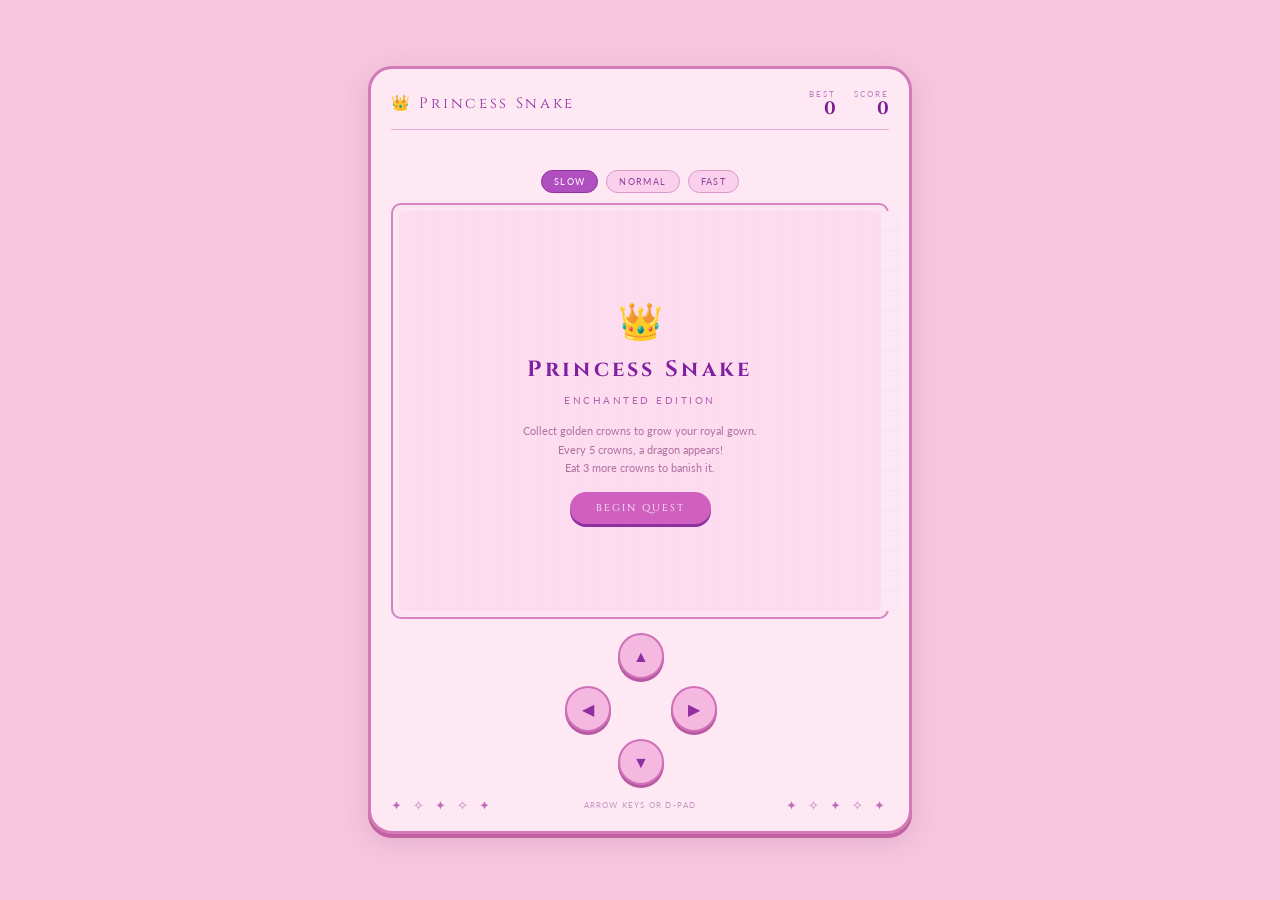
==== princess-snake.html @ 58ac89c5 "initial committ" ====
<!DOCTYPE html>
<html lang="en">
<head>
<meta charset="UTF-8">
<meta name="viewport" content="width=device-width, initial-scale=1.0">
<title>Princess Snake</title>
<link href="https://fonts.googleapis.com/css2?family=Cinzel:wght@400;700&family=Lato:wght@300;400&display=swap" rel="stylesheet">
<style>
  * { box-sizing: border-box; margin: 0; padding: 0; }
  body {
    background: #f5c6de;
    display: flex;
    align-items: center;
    justify-content: center;
    min-height: 100vh;
    font-family: 'Lato', sans-serif;
    color: #7a2a6a;
  }
  .device {
    background: #fde8f4;
    border: 3px solid #d47ab8;
    border-radius: 24px;
    padding: 20px 20px 18px;
    width: 544px;
    user-select: none;
    box-shadow: 0 4px 0 #c060a0, 0 8px 24px rgba(160,60,120,0.18);
  }
  .top-bar {
    display: flex;
    justify-content: space-between;
    align-items: center;
    margin-bottom: 10px;
  }
  .game-title {
    font-family: 'Cinzel', serif;
    font-size: 15px;
    letter-spacing: 0.18em;
    color: #9030a0;
  }
  .score-area { display: flex; gap: 18px; align-items: flex-end; }
  .stat { text-align: right; }
  .stat-label {
    font-size: 8px; letter-spacing: 0.25em;
    color: #c080c0; text-transform: uppercase;
  }
  .stat-value {
    font-family: 'Cinzel', serif; font-size: 18px;
    font-weight: 700; color: #7a1a90; line-height: 1.1;
  }
  .status-bar {
    display: flex; align-items: center;
    justify-content: space-between;
    margin-bottom: 8px; min-height: 24px;
  }
  .dragon-alert {
    font-size: 10px; color: #c02020;
    letter-spacing: 0.12em; text-transform: uppercase; display: none;
    font-weight: 700;
  }
  .dragon-alert.visible { display: block; }
  .crown-progress {
    display: flex; gap: 4px; align-items: center; font-size: 13px;
  }
  .crown-pip { opacity: 0.2; transition: opacity 0.2s; }
  .crown-pip.lit { opacity: 1; }
  .speed-row { display: flex; justify-content: center; gap: 8px; margin-bottom: 10px; }
  .speed-btn {
    background: #fbd0ec; border: 1.5px solid #d898c8;
    color: #9040a0; font-family: 'Lato', sans-serif;
    font-size: 9px; letter-spacing: 0.15em; text-transform: uppercase;
    padding: 5px 12px; border-radius: 20px; cursor: pointer; transition: all 0.15s;
  }
  .speed-btn.active {
    border-color: #9030a0; color: #fff;
    background: #b050c0;
  }
  .speed-btn:hover { background: #f0b8e0; }
  .screen-wrap {
    background: #fce4f2;
    border: 2.5px solid #d484c0;
    border-radius: 10px; padding: 6px; margin-bottom: 14px;
  }
  canvas { display: block; border-radius: 6px; }
  .canvas-container { position: relative; }
  .overlay {
    position: absolute; inset: 0; display: flex; flex-direction: column;
    align-items: center; justify-content: center;
    background: rgba(253, 220, 240, 0.95);
    border-radius: 6px; gap: 10px;
  }
  .overlay-title {
    font-family: 'Cinzel', serif; font-size: 22px; font-weight: 700;
    color: #8020a0; letter-spacing: 0.15em;
  }
  .overlay-sub {
    font-size: 10px; color: #b060b0;
    letter-spacing: 0.25em; text-transform: uppercase;
  }
  .overlay-score { font-size: 13px; color: #9030a0; }
  .btn {
    background: #d060c0; border: none; color: #fff;
    font-family: 'Cinzel', serif; font-size: 10px; letter-spacing: 0.2em;
    text-transform: uppercase; padding: 9px 26px; border-radius: 20px;
    cursor: pointer; margin-top: 4px; transition: background 0.15s;
    box-shadow: 0 3px 0 #9030a0;
  }
  .btn:hover { background: #b040a8; }
  .controls {
    display: grid; grid-template-columns: repeat(3, 1fr);
    gap: 7px; width: 150px; margin: 0 auto;
  }
  .dpad-btn {
    background: #f5b8e0; border: 2px solid #d070b8; border-radius: 50%;
    width: 46px; height: 46px; display: flex; align-items: center; justify-content: center;
    cursor: pointer; color: #9030a0; font-size: 16px;
    transition: background 0.1s, color 0.1s; -webkit-tap-highlight-color: transparent;
    box-shadow: 0 3px 0 #b858a0;
  }
  .dpad-btn:active, .dpad-btn.pressed {
    background: #e090d0; color: #5a1070; box-shadow: none; transform: translateY(2px);
  }
  .dpad-empty { visibility: hidden; }
  .bottom-row {
    display: flex; justify-content: space-between;
    align-items: center; margin-top: 12px;
  }
  .gems { font-size: 13px; letter-spacing: 4px; color: #c070b8; }
  .hint { font-size: 8px; color: #c898c0; letter-spacing: 0.15em; text-transform: uppercase; }
  .divider {
    height: 1px; background: #e8a8d8;
    margin: 8px 0;
  }
</style>
</head>
<body>
<div class="device">
  <div class="top-bar">
    <span class="game-title">👑 Princess Snake</span>
    <div class="score-area">
      <div class="stat">
        <div class="stat-label">Best</div>
        <div class="stat-value" id="best">0</div>
      </div>
      <div class="stat">
        <div class="stat-label">Score</div>
        <div class="stat-value" id="score">0</div>
      </div>
    </div>
  </div>

  <div class="divider"></div>

  <div class="status-bar">
    <div class="dragon-alert" id="dragonAlert">🐉 Dragon approaches!</div>
    <div style="flex:1"></div>
    <div class="crown-progress" id="crownProgress" style="display:none">
      <span style="font-size:9px;color:#c070b0;letter-spacing:0.12em;text-transform:uppercase;margin-right:4px;">banish:</span>
      <span class="crown-pip" id="pip0">👑</span>
      <span class="crown-pip" id="pip1">👑</span>
      <span class="crown-pip" id="pip2">👑</span>
    </div>
  </div>

  <div class="speed-row">
    <button class="speed-btn active" data-speed="slow">Slow</button>
    <button class="speed-btn" data-speed="normal">Normal</button>
    <button class="speed-btn" data-speed="fast">Fast</button>
  </div>

  <div class="screen-wrap">
    <div class="canvas-container">
      <canvas id="game" width="500" height="400"></canvas>
      <div class="overlay" id="overlay">
        <div style="font-size:36px;margin-bottom:2px;">👑</div>
        <div class="overlay-title">Princess Snake</div>
        <div class="overlay-sub">Enchanted Edition</div>
        <div style="font-size:11px;color:#b070a0;max-width:240px;text-align:center;line-height:1.7;margin-top:6px;">
          Collect golden crowns to grow your royal gown.<br>
          Every 5 crowns, a dragon appears!<br>
          Eat 3 more crowns to banish it.
        </div>
        <button class="btn" id="startBtn">Begin Quest</button>
      </div>
    </div>
  </div>

  <div class="controls">
    <div class="dpad-empty"></div>
    <div class="dpad-btn" data-dir="UP">▲</div>
    <div class="dpad-empty"></div>
    <div class="dpad-btn" data-dir="LEFT">◀</div>
    <div class="dpad-empty"></div>
    <div class="dpad-btn" data-dir="RIGHT">▶</div>
    <div class="dpad-empty"></div>
    <div class="dpad-btn" data-dir="DOWN">▼</div>
    <div class="dpad-empty"></div>
  </div>

  <div class="bottom-row">
    <div class="gems">✦ ✧ ✦ ✧ ✦</div>
    <div class="hint">Arrow keys or D-Pad</div>
    <div class="gems">✦ ✧ ✦ ✧ ✦</div>
  </div>
</div>

<script>
const canvas = document.getElementById('game');
const ctx = canvas.getContext('2d');
const overlay = document.getElementById('overlay');
const scoreEl = document.getElementById('score');
const bestEl = document.getElementById('best');
const dragonAlert = document.getElementById('dragonAlert');
const crownProgress = document.getElementById('crownProgress');

const GRID = 20;
const COLS = canvas.width / GRID;   // 25
const ROWS = canvas.height / GRID;  // 20

const SPEEDS = { slow: 200, normal: 120, fast: 65 };
let currentSpeed = 'slow';
let intervalMs = SPEEDS[currentSpeed];

// Dragon frequency: every N crowns a dragon spawns. Starts at 5, decreases as score rises.
function dragonInterval() {
  if (score < 10) return 5;
  if (score < 20) return 4;
  if (score < 35) return 3;
  return 2;
}

// Dragon move rate: moves every N game steps. Decreases (speeds up) with score.
function dragonMoveRate() {
  if (score < 10) return 3;
  if (score < 20) return 2;
  return 1;
}

const C = {
  bg: '#fce8f4',
  grid: '#f5d0ea',
  snakeBody: '#e060b0',
  snakeBorder: '#b83090',
  snakeInner: '#ee80c4',
  goldBright: '#ffd700',
  goldMid: '#e6a800',
  goldDark: '#b87800',
  dragonBody: '#2a9a2a',
  dragonDark: '#1a6a1a',
  dragonMid: '#3aba3a',
  dragonAccent: '#60d060',
  dragonFire: '#ff5010',
  dragonFireInner: '#ffcc00',
};

let snake, dir, nextDir, food, score, best;
let gameLoop, running;
let dragon, dragonActive, crownsToDispel;
let flashMsg, flashTimer;
let dragonMoveCounter;
let nextDragonAt;
best = 0;

function init() {
  snake = [{ x: 7, y: 10 }, { x: 6, y: 10 }, { x: 5, y: 10 }, { x: 4, y: 10 }];
  dir = { x: 1, y: 0 };
  nextDir = { x: 1, y: 0 };
  food = spawnItem([]);
  score = 0;
  running = true;
  dragon = null;
  dragonActive = false;
  crownsToDispel = 0;
  flashMsg = null;
  flashTimer = 0;
  dragonMoveCounter = 0;
  nextDragonAt = dragonInterval();
  scoreEl.textContent = 0;
  dragonAlert.classList.remove('visible');
  crownProgress.style.display = 'none';
  updatePips();
  draw();
}

function spawnItem(extra) {
  let pos;
  const blocked = [...snake, ...extra];
  do {
    pos = { x: Math.floor(Math.random() * COLS), y: Math.floor(Math.random() * ROWS) };
  } while (blocked.some(s => s.x === pos.x && s.y === pos.y));
  return pos;
}

function spawnDragon() {
  const edges = [];
  for (let x = 0; x < COLS; x++) { edges.push({x, y:0}); edges.push({x, y:ROWS-1}); }
  for (let y = 1; y < ROWS-1; y++) { edges.push({x:0, y}); edges.push({x:COLS-1, y}); }
  const head = snake[0];
  edges.sort((a, b) => dist(b, head) - dist(a, head));
  const pos = edges.slice(0, 12)[Math.floor(Math.random() * 12)];
  dragon = { x: pos.x, y: pos.y };
  dragonActive = true;
  crownsToDispel = 0;
  dragonAlert.classList.add('visible');
  crownProgress.style.display = 'flex';
  updatePips();
  setFlash('🐉 A dragon approaches!');
}

function dist(a, b) { return Math.abs(a.x - b.x) + Math.abs(a.y - b.y); }

function moveDragon() {
  if (!dragon || !dragonActive) return;
  const head = snake[0];
  const dx = head.x - dragon.x;
  const dy = head.y - dragon.y;
  // Sometimes take diagonal steps to feel more alive
  let nx = dragon.x, ny = dragon.y;
  if (Math.abs(dx) >= Math.abs(dy)) {
    nx += dx > 0 ? 1 : -1;
  } else {
    ny += dy > 0 ? 1 : -1;
  }
  dragon = {
    x: Math.max(0, Math.min(COLS - 1, nx)),
    y: Math.max(0, Math.min(ROWS - 1, ny))
  };
}

function step() {
  if (!running) return;
  dir = nextDir;
  const head = { x: snake[0].x + dir.x, y: snake[0].y + dir.y };

  if (head.x < 0 || head.x >= COLS || head.y < 0 || head.y >= ROWS) { endGame('wall'); return; }
  if (snake.some(s => s.x === head.x && s.y === head.y)) { endGame('self'); return; }

  dragonMoveCounter++;
  if (dragonActive) {
    if (dragonMoveCounter % dragonMoveRate() === 0) {
      moveDragon();
    }
    if (dragon && (dragon.x === head.x && dragon.y === head.y)) { endGame('dragon'); return; }
    if (dragon && snake.some(s => s.x === dragon.x && s.y === dragon.y)) { endGame('dragon'); return; }
  }

  snake.unshift(head);

  if (head.x === food.x && head.y === food.y) {
    score++;
    scoreEl.textContent = score;
    if (score > best) { best = score; bestEl.textContent = best; }

    if (dragonActive) {
      crownsToDispel++;
      updatePips();
      if (crownsToDispel >= 3) {
        dragonActive = false;
        dragon = null;
        dragonAlert.classList.remove('visible');
        crownProgress.style.display = 'none';
        nextDragonAt = score + dragonInterval();
        setFlash('✨ Dragon banished!');
      }
    } else if (score >= nextDragonAt) {
      spawnDragon();
    }

    food = spawnItem(dragon ? [dragon] : []);
  } else {
    snake.pop();
  }

  if (flashTimer > 0) { flashTimer--; if (flashTimer === 0) flashMsg = null; }
  draw();
}

function updatePips() {
  for (let i = 0; i < 3; i++) {
    document.getElementById('pip' + i).classList.toggle('lit', i < crownsToDispel);
  }
}

function setFlash(msg) { flashMsg = msg; flashTimer = 50; }

// ---- SNAKE BODY: draw as smooth connected ribbon ----
function drawSnakeRibbon() {
  if (snake.length < 2) return;

  const W = GRID * 0.68; // ribbon half-width

  // Build center points
  const pts = snake.map(s => ({ x: s.x * GRID + GRID / 2, y: s.y * GRID + GRID / 2 }));

  // Helper: perpendicular unit vector between two points
  function perp(a, b) {
    const dx = b.x - a.x, dy = b.y - a.y;
    const len = Math.sqrt(dx*dx + dy*dy) || 1;
    return { x: -dy / len, y: dx / len };
  }

  // Build left/right edge points for each segment
  const left = [], right = [];
  for (let i = 0; i < pts.length; i++) {
    let p;
    if (i === 0) p = perp(pts[0], pts[1]);
    else if (i === pts.length - 1) p = perp(pts[i-1], pts[i]);
    else {
      // average of two segments' perps
      const p1 = perp(pts[i-1], pts[i]);
      const p2 = perp(pts[i], pts[i+1]);
      p = { x: (p1.x + p2.x) / 2, y: (p1.y + p2.y) / 2 };
      const ll = Math.sqrt(p.x*p.x + p.y*p.y) || 1;
      p = { x: p.x/ll, y: p.y/ll };
    }
    // taper near tail
    const taper = 0.5 + 0.5 * (i / (pts.length - 1));
    const w = W * (1 - 0.4 * (i / (pts.length - 1)));
    left.push({ x: pts[i].x + p.x * w, y: pts[i].y + p.y * w });
    right.push({ x: pts[i].x - p.x * w, y: pts[i].y - p.y * w });
  }

  // Draw filled ribbon
  ctx.beginPath();
  ctx.moveTo(left[0].x, left[0].y);
  for (let i = 1; i < left.length; i++) ctx.lineTo(left[i].x, left[i].y);
  // round tail end
  const tailPt = pts[pts.length - 1];
  ctx.arc(tailPt.x, tailPt.y, W * 0.3, 0, Math.PI * 2);
  for (let i = right.length - 1; i >= 0; i--) ctx.lineTo(right[i].x, right[i].y);
  ctx.closePath();
  ctx.fillStyle = C.snakeBody;
  ctx.fill();
  ctx.strokeStyle = C.snakeBorder;
  ctx.lineWidth = 2;
  ctx.stroke();

  // Inner highlight strip
  ctx.beginPath();
  ctx.moveTo(pts[0].x, pts[0].y);
  for (let i = 1; i < pts.length; i++) ctx.lineTo(pts[i].x, pts[i].y);
  ctx.strokeStyle = C.snakeInner;
  ctx.lineWidth = W * 0.55;
  ctx.lineCap = 'round';
  ctx.lineJoin = 'round';
  ctx.globalAlpha = 0.35;
  ctx.stroke();
  ctx.globalAlpha = 1;
  ctx.lineCap = 'butt';
  ctx.lineJoin = 'miter';
}

// ---- CROWN ----
function drawCrown(cx, cy, s) {
  ctx.save();
  ctx.translate(cx, cy);
  ctx.fillStyle = C.goldMid;
  ctx.fillRect(-s, s * 0.1, s * 2, s * 0.75);
  ctx.fillStyle = C.goldBright;
  ctx.beginPath();
  ctx.moveTo(-s, s * 0.1);
  ctx.lineTo(-s, -s * 0.9);
  ctx.lineTo(-s * 0.38, -s * 0.28);
  ctx.lineTo(0, -s * 1.0);
  ctx.lineTo(s * 0.38, -s * 0.28);
  ctx.lineTo(s, -s * 0.9);
  ctx.lineTo(s, s * 0.1);
  ctx.closePath();
  ctx.fill();
  ctx.strokeStyle = C.goldDark;
  ctx.lineWidth = 1;
  ctx.stroke();
  // gems
  ctx.fillStyle = '#ff3388';
  ctx.beginPath(); ctx.arc(0, -s * 0.52, s * 0.19, 0, Math.PI*2); ctx.fill();
  ctx.fillStyle = '#aa88ff';
  ctx.beginPath(); ctx.arc(-s*0.58, -s*0.62, s*0.13, 0, Math.PI*2); ctx.fill();
  ctx.beginPath(); ctx.arc(s*0.58, -s*0.62, s*0.13, 0, Math.PI*2); ctx.fill();
  ctx.restore();
}

// ---- PRINCESS HEAD ----
function drawPrincessHead(cx, cy, s) {
  ctx.save();
  ctx.translate(cx, cy);
  // hair puff
  ctx.fillStyle = '#9920c8';
  ctx.beginPath(); ctx.ellipse(0, -s*0.15, s*0.75, s*0.9, 0, 0, Math.PI*2); ctx.fill();
  // side curls
  ctx.beginPath(); ctx.ellipse(-s*0.62, s*0.1, s*0.28, s*0.38, -0.3, 0, Math.PI*2); ctx.fill();
  ctx.beginPath(); ctx.ellipse(s*0.62, s*0.1, s*0.28, s*0.38, 0.3, 0, Math.PI*2); ctx.fill();
  // face
  ctx.fillStyle = '#f9d0a0';
  ctx.beginPath(); ctx.ellipse(0, s*0.1, s*0.54, s*0.62, 0, 0, Math.PI*2); ctx.fill();
  // eyes
  ctx.fillStyle = '#5a1080';
  ctx.beginPath(); ctx.ellipse(-s*0.18, s*0.02, s*0.1, s*0.13, 0, 0, Math.PI*2); ctx.fill();
  ctx.beginPath(); ctx.ellipse(s*0.18, s*0.02, s*0.1, s*0.13, 0, 0, Math.PI*2); ctx.fill();
  // eye shine
  ctx.fillStyle = '#fff';
  ctx.beginPath(); ctx.arc(-s*0.14, -s*0.02, s*0.04, 0, Math.PI*2); ctx.fill();
  ctx.beginPath(); ctx.arc(s*0.22, -s*0.02, s*0.04, 0, Math.PI*2); ctx.fill();
  // rosy cheeks
  ctx.fillStyle = 'rgba(255,120,160,0.35)';
  ctx.beginPath(); ctx.ellipse(-s*0.32, s*0.18, s*0.17, s*0.1, 0, 0, Math.PI*2); ctx.fill();
  ctx.beginPath(); ctx.ellipse(s*0.32, s*0.18, s*0.17, s*0.1, 0, 0, Math.PI*2); ctx.fill();
  // smile
  ctx.strokeStyle = '#c06040';
  ctx.lineWidth = 1.2;
  ctx.beginPath(); ctx.arc(0, s*0.15, s*0.2, 0.2, Math.PI - 0.2); ctx.stroke();
  // mini crown
  ctx.fillStyle = C.goldBright;
  ctx.beginPath();
  ctx.moveTo(-s*0.38, -s*0.6);
  ctx.lineTo(-s*0.38, -s*0.95);
  ctx.lineTo(-s*0.16, -s*0.75);
  ctx.lineTo(0, -s);
  ctx.lineTo(s*0.16, -s*0.75);
  ctx.lineTo(s*0.38, -s*0.95);
  ctx.lineTo(s*0.38, -s*0.6);
  ctx.closePath(); ctx.fill();
  ctx.strokeStyle = C.goldDark; ctx.lineWidth = 0.8; ctx.stroke();
  ctx.restore();
}

// ---- DRAGON (bigger) ----
function drawDragon(gx, gy) {
  const cx = gx * GRID + GRID / 2;
  const cy = gy * GRID + GRID / 2;
  const s = GRID * 0.9; // bigger than before (was GRID/2 - 1)

  ctx.save();
  ctx.translate(cx, cy);

  // tail
  ctx.fillStyle = C.dragonBody;
  ctx.beginPath();
  ctx.moveTo(s*0.3, s*0.5);
  ctx.quadraticCurveTo(s*0.9, s*0.9, s*0.6, s*1.3);
  ctx.quadraticCurveTo(s*0.2, s*1.1, s*0.1, s*0.6);
  ctx.closePath(); ctx.fill();

  // wings (behind body)
  ctx.fillStyle = C.dragonAccent;
  // left wing
  ctx.beginPath();
  ctx.moveTo(-s*0.25, -s*0.1);
  ctx.lineTo(-s*1.4, -s*1.1);
  ctx.lineTo(-s*1.05, -s*0.1);
  ctx.lineTo(-s*1.3, s*0.45);
  ctx.lineTo(-s*0.5, s*0.3);
  ctx.closePath(); ctx.fill();
  ctx.strokeStyle = C.dragonDark; ctx.lineWidth = 1; ctx.stroke();
  // right wing
  ctx.beginPath();
  ctx.moveTo(s*0.25, -s*0.1);
  ctx.lineTo(s*1.4, -s*1.1);
  ctx.lineTo(s*1.05, -s*0.1);
  ctx.lineTo(s*1.3, s*0.45);
  ctx.lineTo(s*0.5, s*0.3);
  ctx.closePath(); ctx.fill();
  ctx.strokeStyle = C.dragonDark; ctx.lineWidth = 1; ctx.stroke();

  // body
  ctx.fillStyle = C.dragonBody;
  ctx.beginPath(); ctx.ellipse(0, s*0.25, s*0.65, s*0.75, 0, 0, Math.PI*2); ctx.fill();
  ctx.strokeStyle = C.dragonDark; ctx.lineWidth = 1.5; ctx.stroke();

  // belly
  ctx.fillStyle = C.dragonMid;
  ctx.beginPath(); ctx.ellipse(0, s*0.38, s*0.35, s*0.45, 0, 0, Math.PI*2); ctx.fill();

  // neck
  ctx.fillStyle = C.dragonBody;
  ctx.beginPath(); ctx.ellipse(0, -s*0.42, s*0.28, s*0.38, 0, 0, Math.PI*2); ctx.fill();

  // head
  ctx.fillStyle = C.dragonDark;
  ctx.beginPath(); ctx.ellipse(0, -s*0.9, s*0.45, s*0.42, 0, 0, Math.PI*2); ctx.fill();
  ctx.strokeStyle = '#0a3a0a'; ctx.lineWidth = 1; ctx.stroke();

  // snout
  ctx.fillStyle = C.dragonBody;
  ctx.beginPath(); ctx.ellipse(0, -s*0.76, s*0.28, s*0.2, 0, 0, Math.PI*2); ctx.fill();

  // eyes
  ctx.fillStyle = '#ffee00';
  ctx.beginPath(); ctx.ellipse(-s*0.17, -s*0.95, s*0.12, s*0.12, 0, 0, Math.PI*2); ctx.fill();
  ctx.beginPath(); ctx.ellipse(s*0.17, -s*0.95, s*0.12, s*0.12, 0, 0, Math.PI*2); ctx.fill();
  ctx.fillStyle = '#000';
  ctx.beginPath(); ctx.arc(-s*0.17, -s*0.95, s*0.06, 0, Math.PI*2); ctx.fill();
  ctx.beginPath(); ctx.arc(s*0.17, -s*0.95, s*0.06, 0, Math.PI*2); ctx.fill();

  // horns
  ctx.fillStyle = C.dragonAccent;
  ctx.beginPath(); ctx.moveTo(-s*0.18,-s*1.22); ctx.lineTo(-s*0.38,-s*1.65); ctx.lineTo(-s*0.08,-s*1.25); ctx.closePath(); ctx.fill();
  ctx.beginPath(); ctx.moveTo(s*0.18,-s*1.22); ctx.lineTo(s*0.38,-s*1.65); ctx.lineTo(s*0.08,-s*1.25); ctx.closePath(); ctx.fill();

  // nostrils
  ctx.fillStyle = '#1a5a1a';
  ctx.beginPath(); ctx.arc(-s*0.1, -s*0.72, s*0.05, 0, Math.PI*2); ctx.fill();
  ctx.beginPath(); ctx.arc(s*0.1, -s*0.72, s*0.05, 0, Math.PI*2); ctx.fill();

  // fire breath flicker
  const tick = Math.floor(Date.now() / 120) % 3;
  if (tick < 2) {
    ctx.fillStyle = C.dragonFire;
    ctx.beginPath();
    ctx.moveTo(-s*0.14, -s*0.68);
    ctx.lineTo(0, -s*(1.6 + tick*0.15));
    ctx.lineTo(s*0.14, -s*0.68);
    ctx.closePath(); ctx.fill();
    ctx.fillStyle = C.dragonFireInner;
    ctx.beginPath();
    ctx.moveTo(-s*0.07, -s*0.7);
    ctx.lineTo(0, -s*(1.3 + tick*0.1));
    ctx.lineTo(s*0.07, -s*0.7);
    ctx.closePath(); ctx.fill();
  }

  ctx.restore();
}

// ---- MAIN DRAW ----
function draw() {
  ctx.fillStyle = C.bg;
  ctx.fillRect(0, 0, canvas.width, canvas.height);

  // grid
  ctx.strokeStyle = C.grid;
  ctx.lineWidth = 0.5;
  for (let x = 0; x <= COLS; x++) {
    ctx.beginPath(); ctx.moveTo(x*GRID,0); ctx.lineTo(x*GRID,canvas.height); ctx.stroke();
  }
  for (let y = 0; y <= ROWS; y++) {
    ctx.beginPath(); ctx.moveTo(0,y*GRID); ctx.lineTo(canvas.width,y*GRID); ctx.stroke();
  }

  // snake ribbon body (skip head segment, draw after)
  if (snake.length > 1) drawSnakeRibbon();

  // princess head on top
  const hx = snake[0].x * GRID + GRID / 2;
  const hy = snake[0].y * GRID + GRID / 2;
  drawPrincessHead(hx, hy, GRID / 2);

  // crown food
  drawCrown(food.x * GRID + GRID/2, food.y * GRID + GRID/2, 7);

  // dragon
  if (dragonActive && dragon) drawDragon(dragon.x, dragon.y);

  // flash
  if (flashMsg && flashTimer > 0) {
    ctx.save();
    ctx.globalAlpha = Math.min(1, flashTimer / 10);
    ctx.font = 'bold 15px Lato, sans-serif';
    ctx.textAlign = 'center';
    ctx.fillStyle = flashMsg.includes('banished') ? '#208020' : '#c02020';
    ctx.fillText(flashMsg, canvas.width / 2, canvas.height / 2 - 10);
    ctx.restore();
  }
}

// ---- GAME OVER ----
function endGame(reason) {
  running = false;
  clearInterval(gameLoop);
  dragonAlert.classList.remove('visible');
  crownProgress.style.display = 'none';
  const msgs = { wall:'You hit the castle wall!', self:'Your gown tangled!', dragon:'The dragon caught the princess!' };
  setTimeout(() => {
    overlay.style.display = 'flex';
    overlay.innerHTML = `
      <div style="font-size:32px">${reason === 'dragon' ? '🐉' : '💔'}</div>
      <div class="overlay-title">Quest Over</div>
      <div class="overlay-sub" style="color:#c05070">${msgs[reason]||''}</div>
      <div class="overlay-score">Score: ${score}</div>
      ${score === best && score > 0 ? '<div class="overlay-sub" style="color:#9030a0">✨ New record!</div>' : ''}
      <button class="btn" id="restartBtn">Try Again</button>
    `;
    document.getElementById('restartBtn').addEventListener('click', startGame);
  }, 400);
}

function startGame() {
  overlay.style.display = 'none';
  init();
  clearInterval(gameLoop);
  gameLoop = setInterval(step, intervalMs);
}

document.getElementById('startBtn').addEventListener('click', startGame);

const DIRS = {
  UP:{x:0,y:-1}, DOWN:{x:0,y:1}, LEFT:{x:-1,y:0}, RIGHT:{x:1,y:0}
};
function changeDir(d) {
  const nd = DIRS[d];
  if (!nd || (nd.x === -dir.x && nd.y === -dir.y)) return;
  nextDir = nd;
}

document.addEventListener('keydown', e => {
  const map = { ArrowUp:'UP',ArrowDown:'DOWN',ArrowLeft:'LEFT',ArrowRight:'RIGHT',
    w:'UP',s:'DOWN',a:'LEFT',d:'RIGHT',W:'UP',S:'DOWN',A:'LEFT',D:'RIGHT' };
  if (map[e.key]) { e.preventDefault(); changeDir(map[e.key]); }
});

document.querySelectorAll('.dpad-btn').forEach(btn => {
  const d = btn.dataset.dir;
  const on = () => { changeDir(d); btn.classList.add('pressed'); };
  const off = () => btn.classList.remove('pressed');
  btn.addEventListener('touchstart', e => { e.preventDefault(); on(); }, { passive:false });
  btn.addEventListener('touchend', off);
  btn.addEventListener('mousedown', on);
  btn.addEventListener('mouseup', off);
  btn.addEventListener('mouseleave', off);
});

document.querySelectorAll('.speed-btn').forEach(btn => {
  btn.addEventListener('click', () => {
    document.querySelectorAll('.speed-btn').forEach(b => b.classList.remove('active'));
    btn.classList.add('active');
    currentSpeed = btn.dataset.speed;
    intervalMs = SPEEDS[currentSpeed];
    if (running) { clearInterval(gameLoop); gameLoop = setInterval(step, intervalMs); }
  });
});

draw();
</script>
</body>
</html>
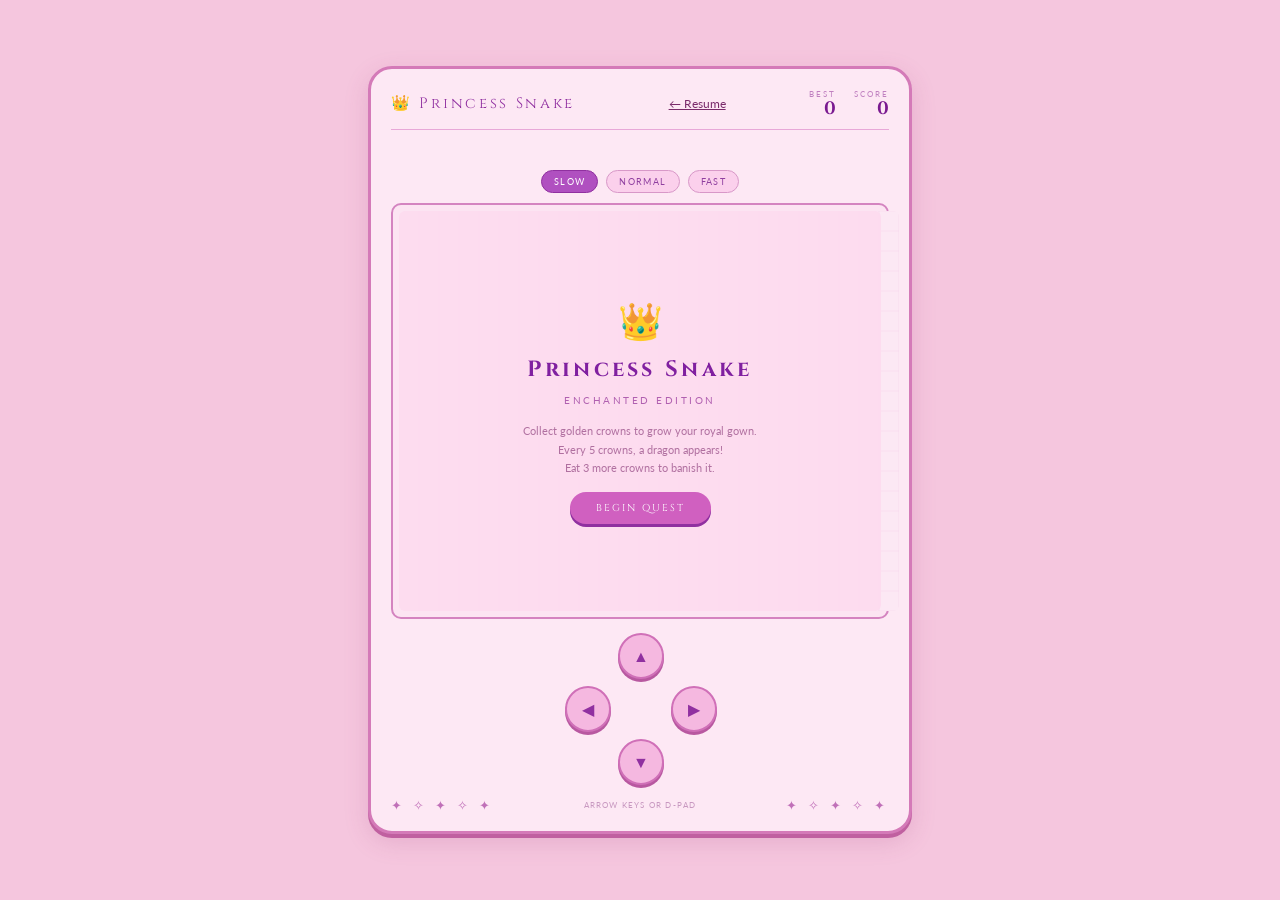
==== commit 96d246e6: "added links between files" ====
--- a/princess-snake.html
+++ b/princess-snake.html
@@ -136,6 +136,7 @@
 <div class="device">
   <div class="top-bar">
     <span class="game-title">👑 Princess Snake</span>
+    <a href="index.html" style="font-size:12px; color:#7a2a6a; margin-left:10px; text-decoration:underline; align-self:center;">← Resume</a>
     <div class="score-area">
       <div class="stat">
         <div class="stat-label">Best</div>
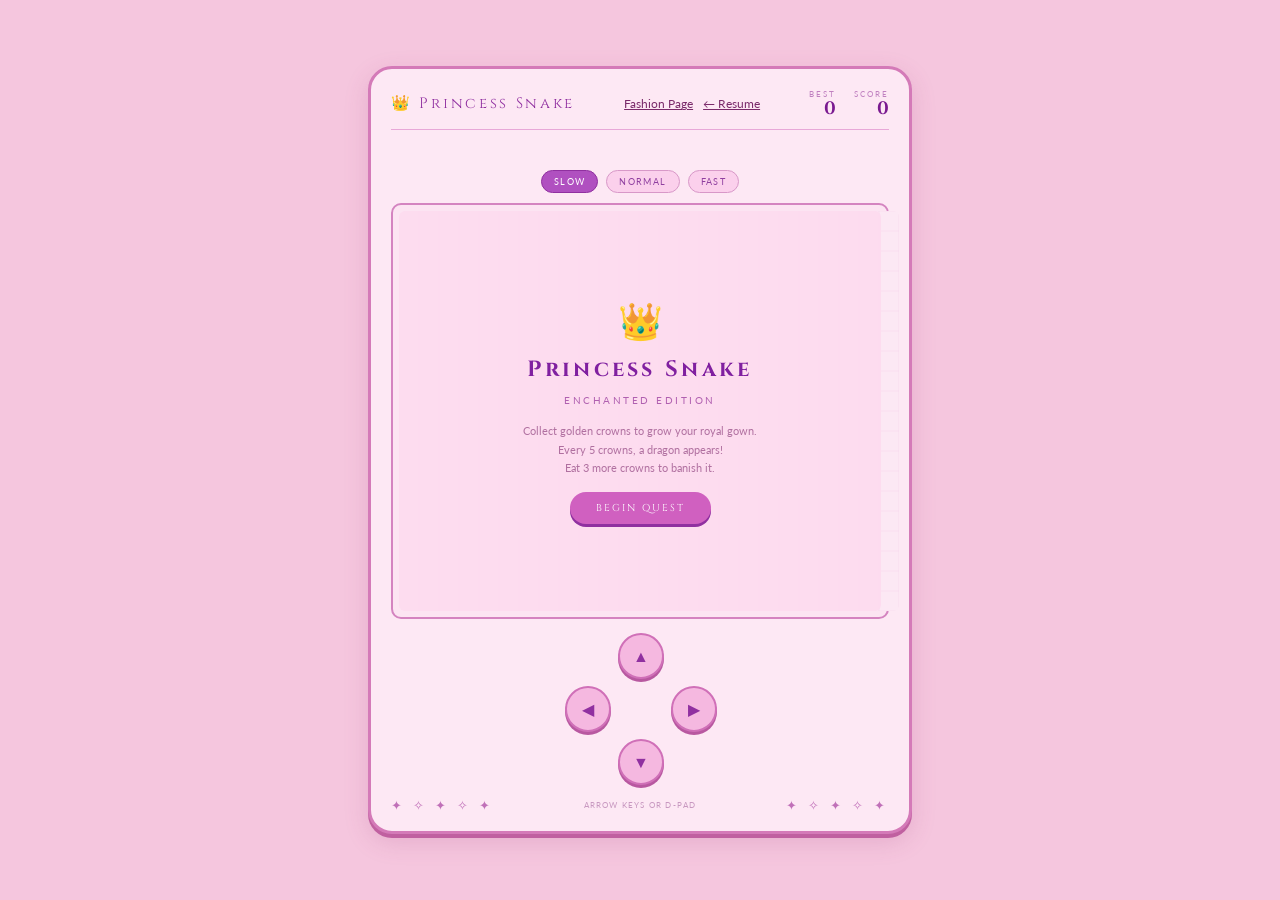
==== commit 784050f1: "Final changes" ====
--- a/princess-snake.html
+++ b/princess-snake.html
@@ -136,7 +136,10 @@
 <div class="device">
   <div class="top-bar">
     <span class="game-title">👑 Princess Snake</span>
-    <a href="index.html" style="font-size:12px; color:#7a2a6a; margin-left:10px; text-decoration:underline; align-self:center;">← Resume</a>
+    <div style="display:flex; gap:10px; align-items:center;">
+      <a href="scratch.html" style="font-size:12px; color:#7a2a6a; text-decoration:underline; align-self:center;">Fashion Page</a>
+      <a href="index.html" style="font-size:12px; color:#7a2a6a; text-decoration:underline; align-self:center;">← Resume</a>
+    </div>
     <div class="score-area">
       <div class="stat">
         <div class="stat-label">Best</div>
